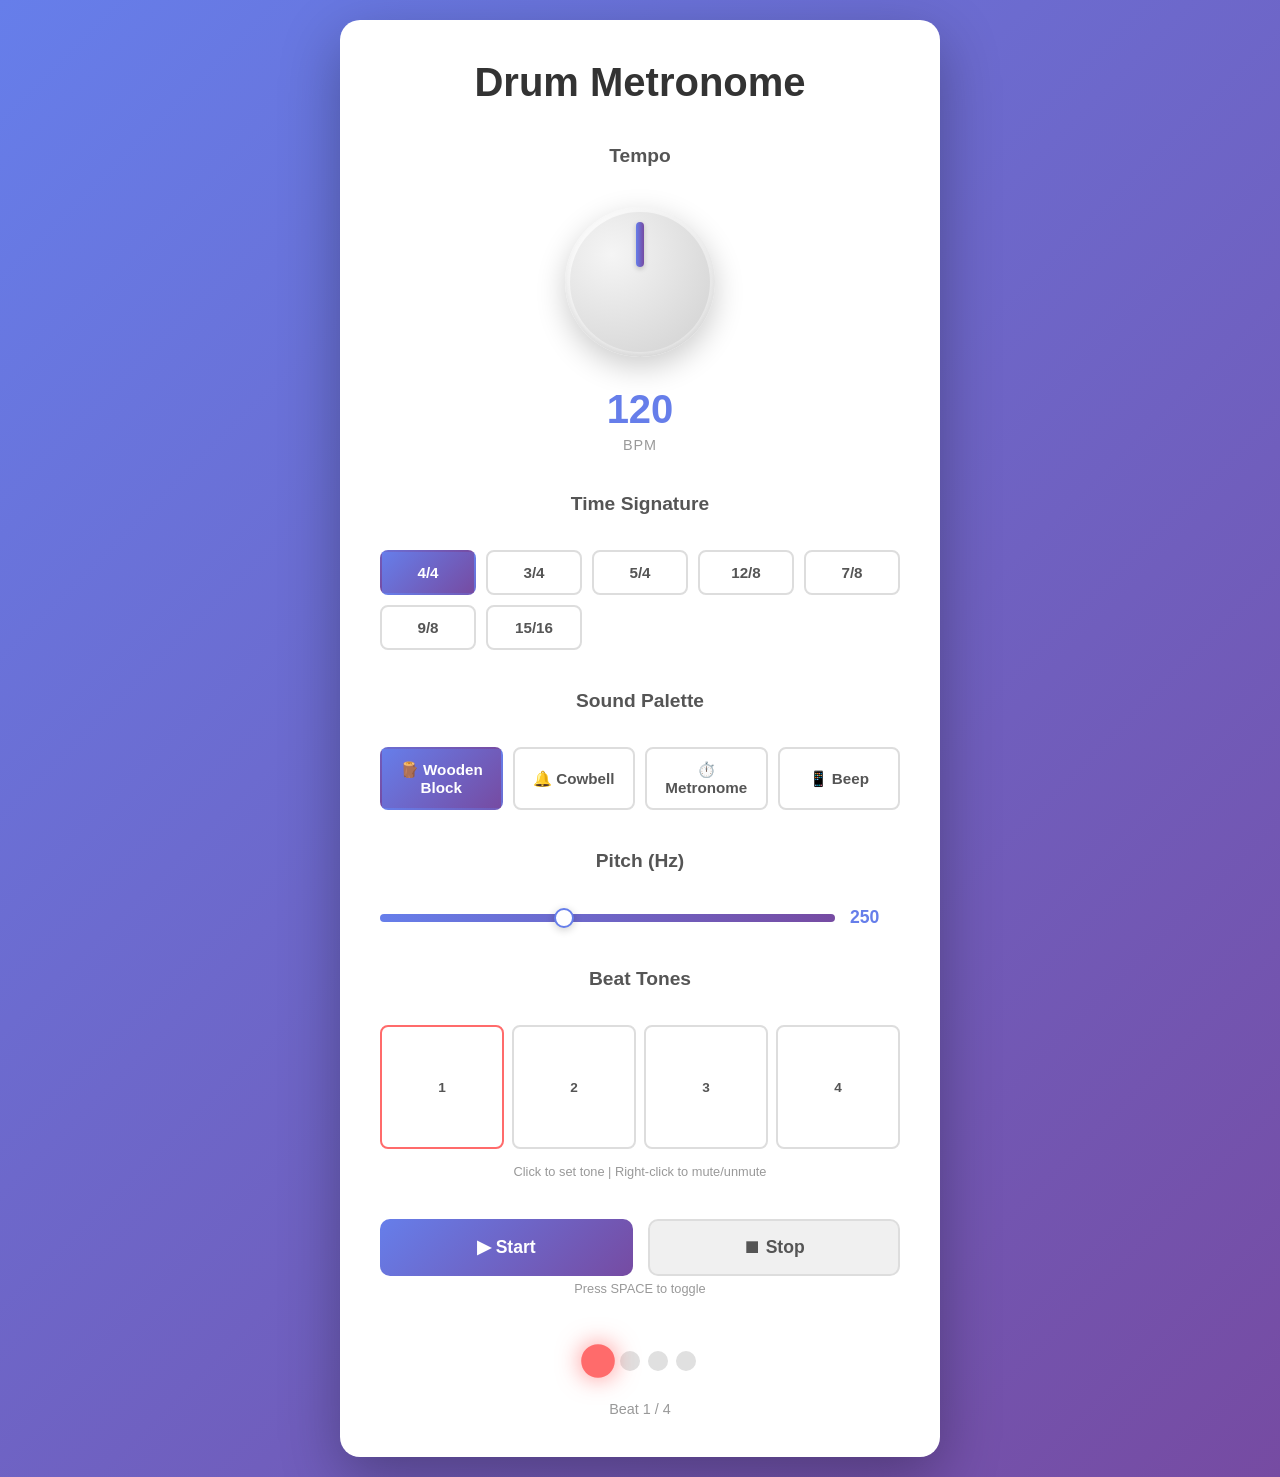
==== tools/metronome/index.html @ 4e44442d "feat: metronome tool" ====
<!doctype html>
<html lang="en">
  <head>
    <meta charset="UTF-8" />
    <meta name="viewport" content="width=device-width, initial-scale=1.0" />
    <title>Drum Metronome</title>
    <link rel="stylesheet" href="styles.css" />
  </head>
  <body>
    <div class="container">
      <h1>Drum Metronome</h1>

      <div class="control-panel">
        <!-- Tempo Control -->
        <div class="tempo-section">
          <h2>Tempo</h2>
          <div class="knob-container">
            <div class="knob" id="tempoKnob">
              <div class="knob-inner"></div>
              <div class="knob-marker"></div>
            </div>
          </div>
          <div class="tempo-display">
            <span class="bpm-value" id="bpmValue">120</span>
            <span class="bpm-label">BPM</span>
          </div>
        </div>

        <!-- Time Signature Control -->
        <div class="time-sig-section">
          <h2>Time Signature</h2>
          <div class="time-sig-buttons">
            <button class="time-sig-btn active" data-sig="4/4">4/4</button>
            <button class="time-sig-btn" data-sig="3/4">3/4</button>
            <button class="time-sig-btn" data-sig="5/4">5/4</button>
            <button class="time-sig-btn" data-sig="12/8">12/8</button>
            <button class="time-sig-btn" data-sig="7/8">7/8</button>
            <button class="time-sig-btn" data-sig="9/8">9/8</button>
            <button class="time-sig-btn" data-sig="15/16">15/16</button>
          </div>
        </div>

        <!-- Sound Palette -->
        <div class="sound-palette-section">
          <h2>Sound Palette</h2>
          <div class="sound-palette-buttons">
            <button class="sound-palette-btn active" data-palette="woodenblock">🪵 Wooden Block</button>
            <button class="sound-palette-btn" data-palette="cowbell">🔔 Cowbell</button>
            <button class="sound-palette-btn" data-palette="metronome">⏱️ Metronome</button>
            <button class="sound-palette-btn" data-palette="beep">📱 Beep</button>
          </div>
        </div>

        <!-- Pitch Control -->
        <div class="pitch-section">
          <h2>Pitch (Hz)</h2>
          <div class="pitch-control">
            <input type="range" id="pitchSlider" min="150" max="400" value="250" />
            <span class="pitch-value" id="pitchValue">250</span>
          </div>
        </div>

        <!-- Beat Tone Customization -->
        <div class="beat-tones-section">
          <h2>Beat Tones</h2>
          <div class="beat-tones-grid" id="beatTonesGrid"></div>
          <p class="beat-tones-hint">Click to set tone | Right-click to mute/unmute</p>
        </div>

        <!-- Play/Stop -->
        <div class="playback-section">
          <button class="play-btn" id="playBtn">▶ Start</button>
          <button class="stop-btn" id="stopBtn">⏹ Stop</button>
          <p class="keyboard-hint">Press SPACE to toggle</p>
        </div>
      </div>

      <!-- Beat Indicator -->
      <div class="beat-indicator">
        <div class="beat-display" id="beatDisplay"></div>
        <p class="beat-label" id="beatLabel">Ready</p>
      </div>
    </div>

    <script src="script.js"></script>
  </body>
</html>
---- tools/metronome/styles.css ----
* {
    margin: 0;
    padding: 0;
    box-sizing: border-box;
}

body {
    font-family: 'Segoe UI', Tahoma, Geneva, Verdana, sans-serif;
    background: linear-gradient(135deg, #667eea 0%, #764ba2 100%);
    min-height: 100vh;
    display: flex;
    align-items: center;
    justify-content: center;
    padding: 20px;
}

.container {
    background: white;
    border-radius: 20px;
    box-shadow: 0 20px 60px rgba(0, 0, 0, 0.3);
    padding: 40px;
    max-width: 600px;
    width: 100%;
}

h1 {
    text-align: center;
    color: #333;
    margin-bottom: 40px;
    font-size: 2.5em;
}

h2 {
    color: #555;
    font-size: 1.2em;
    margin-bottom: 20px;
    text-align: center;
}

.control-panel {
    display: flex;
    flex-direction: column;
    gap: 40px;
}

/* Tempo Section */
.tempo-section {
    display: flex;
    flex-direction: column;
    align-items: center;
    gap: 20px;
}

.knob-container {
    display: flex;
    justify-content: center;
    margin-bottom: 10px;
}

.knob {
    width: 150px;
    height: 150px;
    border-radius: 50%;
    background: radial-gradient(circle at 30% 30%, #ffffff, #e0e0e0);
    box-shadow: 
        0 10px 30px rgba(0, 0, 0, 0.2),
        inset 0 2px 5px rgba(255, 255, 255, 0.5),
        inset 0 -2px 5px rgba(0, 0, 0, 0.1);
    cursor: grab;
    display: flex;
    align-items: center;
    justify-content: center;
    position: relative;
    user-select: none;
    transition: box-shadow 0.2s;
}

.knob-inner {
    width: 140px;
    height: 140px;
    border-radius: 50%;
    background: radial-gradient(circle at 30% 30%, #f5f5f5, #d0d0d0);
    position: relative;
}

.knob-marker {
    width: 8px;
    height: 45px;
    background: linear-gradient(to right, #667eea, #764ba2);
    border-radius: 4px;
    position: absolute;
    top: 15px;
    box-shadow: 0 2px 5px rgba(0, 0, 0, 0.2);
}

.knob:active {
    cursor: grabbing;
    box-shadow: 
        0 15px 40px rgba(0, 0, 0, 0.3),
        inset 0 2px 5px rgba(255, 255, 255, 0.5),
        inset 0 -2px 5px rgba(0, 0, 0, 0.1);
}

.tempo-display {
    display: flex;
    flex-direction: column;
    align-items: center;
    gap: 5px;
}

.bpm-value {
    font-size: 2.5em;
    font-weight: bold;
    color: #667eea;
}

.bpm-label {
    font-size: 0.9em;
    color: #999;
    letter-spacing: 1px;
}

/* Time Signature Section */
.time-sig-section {
    display: flex;
    flex-direction: column;
    gap: 15px;
}

.time-sig-buttons {
    display: grid;
    grid-template-columns: repeat(auto-fit, minmax(80px, 1fr));
    gap: 10px;
}

.time-sig-btn {
    padding: 12px 16px;
    border: 2px solid #ddd;
    border-radius: 8px;
    background: white;
    color: #555;
    font-size: 0.95em;
    font-weight: 600;
    cursor: pointer;
    transition: all 0.3s;
}

.time-sig-btn:hover {
    border-color: #667eea;
    color: #667eea;
}

.time-sig-btn.active {
    background: linear-gradient(135deg, #667eea, #764ba2);
    color: white;
    border-color: transparent;
}

/* Sound Palette Section */
.sound-palette-section {
    display: flex;
    flex-direction: column;
    gap: 15px;
}

.sound-palette-buttons {
    display: grid;
    grid-template-columns: repeat(auto-fit, minmax(110px, 1fr));
    gap: 10px;
}

.sound-palette-btn {
    padding: 12px 16px;
    border: 2px solid #ddd;
    border-radius: 8px;
    background: white;
    color: #555;
    font-size: 0.95em;
    font-weight: 600;
    cursor: pointer;
    transition: all 0.3s;
}

.sound-palette-btn:hover {
    border-color: #667eea;
    color: #667eea;
}

.sound-palette-btn.active {
    background: linear-gradient(135deg, #667eea, #764ba2);
    color: white;
    border-color: transparent;
}
.pitch-section {
    display: flex;
    flex-direction: column;
    gap: 15px;
}

.pitch-control {
    display: flex;
    align-items: center;
    gap: 15px;
}

.pitch-control input[type="range"] {
    flex: 1;
    height: 8px;
    border-radius: 4px;
    background: linear-gradient(to right, #667eea, #764ba2);
    outline: none;
    -webkit-appearance: none;
}

.pitch-control input[type="range"]::-webkit-slider-thumb {
    -webkit-appearance: none;
    appearance: none;
    width: 20px;
    height: 20px;
    border-radius: 50%;
    background: white;
    cursor: pointer;
    box-shadow: 0 2px 8px rgba(0, 0, 0, 0.2);
    border: 2px solid #667eea;
}

.pitch-control input[type="range"]::-moz-range-thumb {
    width: 20px;
    height: 20px;
    border-radius: 50%;
    background: white;
    cursor: pointer;
    box-shadow: 0 2px 8px rgba(0, 0, 0, 0.2);
    border: 2px solid #667eea;
}

.pitch-value {
    font-size: 1.1em;
    font-weight: 600;
    color: #667eea;
    min-width: 50px;
}

/* Beat Tones Section */
.beat-tones-section {
    display: flex;
    flex-direction: column;
    gap: 15px;
}

.beat-tones-grid {
    display: grid;
    grid-template-columns: repeat(auto-fit, minmax(45px, 1fr));
    gap: 8px;
}

.beat-tone-btn {
    width: 100%;
    aspect-ratio: 1;
    border: 2px solid #ddd;
    border-radius: 8px;
    background: white;
    color: #555;
    font-size: 0.85em;
    font-weight: 600;
    cursor: pointer;
    transition: all 0.2s;
    padding: 4px;
}

.beat-tone-btn:hover {
    border-color: #667eea;
    color: #667eea;
}

.beat-tone-btn.accent {
    border-color: #ff6b6b;
}

.beat-tone-btn.set {
    background: linear-gradient(135deg, #667eea, #764ba2);
    color: white;
    border-color: transparent;
}

.beat-tone-btn.muted {
    background: #f5f5f5;
    color: #999;
    opacity: 0.6;
    border-color: #ccc;
    position: relative;
}

.beat-tone-btn.muted::after {
    content: '';
    position: absolute;
    width: 70%;
    height: 2px;
    background: #999;
    top: 50%;
    left: 15%;
    transform: translateY(-50%);
}

.beat-tones-hint {
    font-size: 0.8em;
    color: #999;
    text-align: center;
}

/* Playback Section */
.playback-section {
    display: grid;
    grid-template-columns: 1fr 1fr;
    gap: 15px;
}

.play-btn,
.stop-btn {
    padding: 16px 24px;
    border: none;
    border-radius: 10px;
    font-size: 1.1em;
    font-weight: 600;
    cursor: pointer;
    transition: all 0.3s;
}

.play-btn {
    background: linear-gradient(135deg, #667eea, #764ba2);
    color: white;
}

.play-btn:hover {
    transform: translateY(-2px);
    box-shadow: 0 10px 20px rgba(102, 126, 234, 0.4);
}

.play-btn:active {
    transform: translateY(0);
}

.stop-btn {
    background: #f0f0f0;
    color: #555;
    border: 2px solid #ddd;
}

.stop-btn:hover {
    background: #e0e0e0;
    border-color: #999;
}

.stop-btn:active {
    transform: scale(0.98);
}

.keyboard-hint {
    grid-column: 1 / -1;
    font-size: 0.8em;
    color: #999;
    text-align: center;
    margin: -10px 0 0 0;
}

/* Beat Indicator */
.beat-indicator {
    margin-top: 40px;
    display: flex;
    flex-direction: column;
    align-items: center;
    gap: 15px;
}

.beat-display {
    display: flex;
    gap: 8px;
    justify-content: center;
    flex-wrap: wrap;
    min-height: 50px;
    align-items: center;
}

.beat-dot {
    width: 20px;
    height: 20px;
    border-radius: 50%;
    background: #e0e0e0;
    transition: all 0.1s;
}

.beat-dot.active {
    background: linear-gradient(135deg, #667eea, #764ba2);
    box-shadow: 0 0 15px rgba(102, 126, 234, 0.6);
    transform: scale(1.3);
}

.beat-dot.accent {
    background: #ff6b6b;
    width: 28px;
    height: 28px;
}

.beat-dot.accent.active {
    background: #ff6b6b;
    box-shadow: 0 0 20px rgba(255, 107, 107, 0.8);
    transform: scale(1.2);
}

.beat-dot.muted {
    background: #ddd;
    opacity: 0.4;
    position: relative;
}

.beat-dot.muted::after {
    content: '';
    position: absolute;
    width: 60%;
    height: 2px;
    background: #999;
    top: 50%;
    left: 20%;
    transform: translateY(-50%);
}

.beat-label {
    font-size: 0.9em;
    color: #999;
    text-align: center;
}

/* Responsive */
@media (max-width: 600px) {
    .container {
        padding: 30px;
    }

    h1 {
        font-size: 1.8em;
        margin-bottom: 30px;
    }

    .knob {
        width: 120px;
        height: 120px;
    }

    .knob-inner {
        width: 110px;
        height: 110px;
    }

    .bpm-value {
        font-size: 2em;
    }

    .time-sig-buttons {
        grid-template-columns: repeat(3, 1fr);
    }

    .tone-buttons {
        grid-template-columns: repeat(2, 1fr);
    }
}
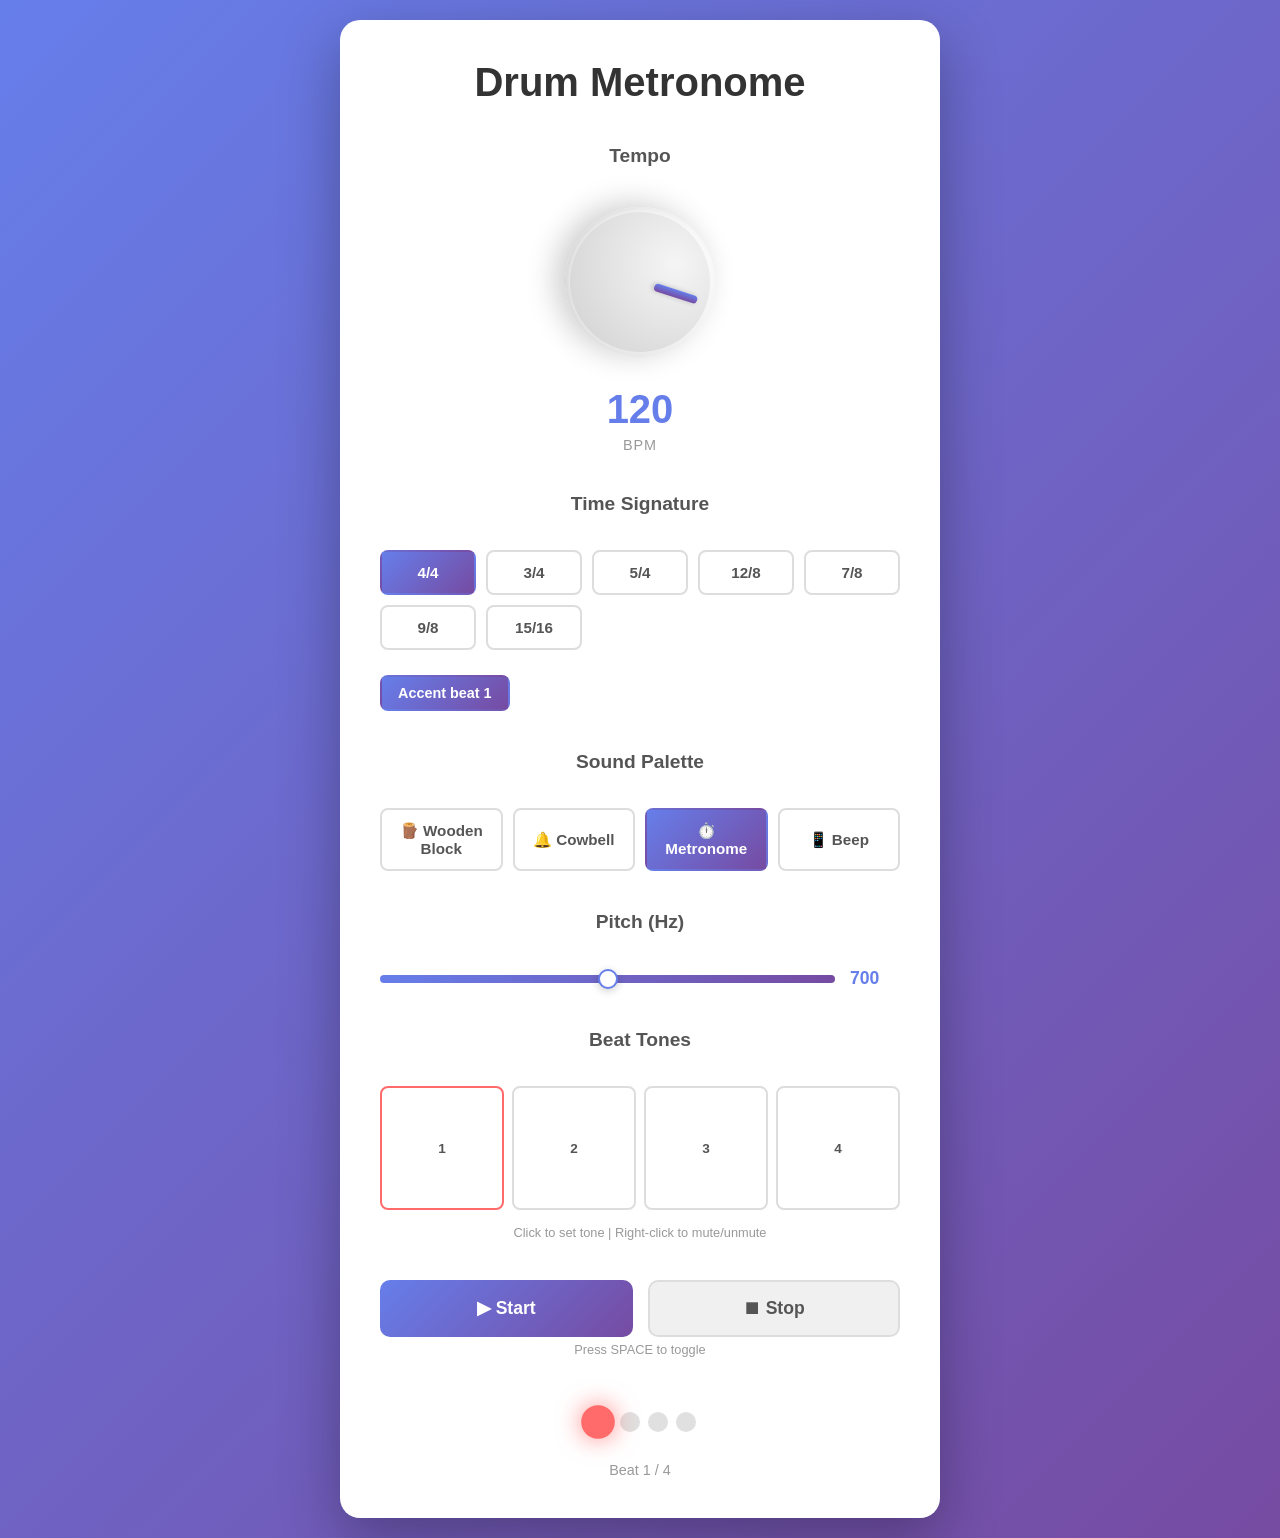
==== commit d058181f: "feat: persist tool state" ====
--- a/tools/metronome/index.html
+++ b/tools/metronome/index.html
@@ -38,16 +38,32 @@
             <button class="time-sig-btn" data-sig="9/8">9/8</button>
             <button class="time-sig-btn" data-sig="15/16">15/16</button>
           </div>
+          <div class="accent-toggle">
+            <button
+              class="accent-first-beat-btn active"
+              id="accentFirstBeatBtn"
+            >
+              Accent beat 1
+            </button>
+          </div>
         </div>
 
         <!-- Sound Palette -->
         <div class="sound-palette-section">
           <h2>Sound Palette</h2>
           <div class="sound-palette-buttons">
-            <button class="sound-palette-btn active" data-palette="woodenblock">🪵 Wooden Block</button>
-            <button class="sound-palette-btn" data-palette="cowbell">🔔 Cowbell</button>
-            <button class="sound-palette-btn" data-palette="metronome">⏱️ Metronome</button>
-            <button class="sound-palette-btn" data-palette="beep">📱 Beep</button>
+            <button class="sound-palette-btn" data-palette="woodenblock">
+              🪵 Wooden Block
+            </button>
+            <button class="sound-palette-btn" data-palette="cowbell">
+              🔔 Cowbell
+            </button>
+            <button class="sound-palette-btn active" data-palette="metronome">
+              ⏱️ Metronome
+            </button>
+            <button class="sound-palette-btn" data-palette="beep">
+              📱 Beep
+            </button>
           </div>
         </div>
 
@@ -55,7 +71,13 @@
         <div class="pitch-section">
           <h2>Pitch (Hz)</h2>
           <div class="pitch-control">
-            <input type="range" id="pitchSlider" min="150" max="400" value="250" />
+            <input
+              type="range"
+              id="pitchSlider"
+              min="150"
+              max="400"
+              value="250"
+            />
             <span class="pitch-value" id="pitchValue">250</span>
           </div>
         </div>
@@ -64,7 +86,9 @@
         <div class="beat-tones-section">
           <h2>Beat Tones</h2>
           <div class="beat-tones-grid" id="beatTonesGrid"></div>
-          <p class="beat-tones-hint">Click to set tone | Right-click to mute/unmute</p>
+          <p class="beat-tones-hint">
+            Click to set tone | Right-click to mute/unmute
+          </p>
         </div>
 
         <!-- Play/Stop -->
--- a/tools/metronome/styles.css
+++ b/tools/metronome/styles.css
@@ -156,6 +156,33 @@
     border-color: transparent;
 }
 
+.accent-toggle {
+    margin-top: 10px;
+}
+
+.accent-first-beat-btn {
+    padding: 8px 16px;
+    border: 2px solid #ddd;
+    border-radius: 8px;
+    background: white;
+    color: #555;
+    font-size: 0.9em;
+    font-weight: 600;
+    cursor: pointer;
+    transition: all 0.3s;
+}
+
+.accent-first-beat-btn:hover {
+    border-color: #667eea;
+    color: #667eea;
+}
+
+.accent-first-beat-btn.active {
+    background: linear-gradient(135deg, #667eea, #764ba2);
+    color: white;
+    border-color: transparent;
+}
+
 /* Sound Palette Section */
 .sound-palette-section {
     display: flex;
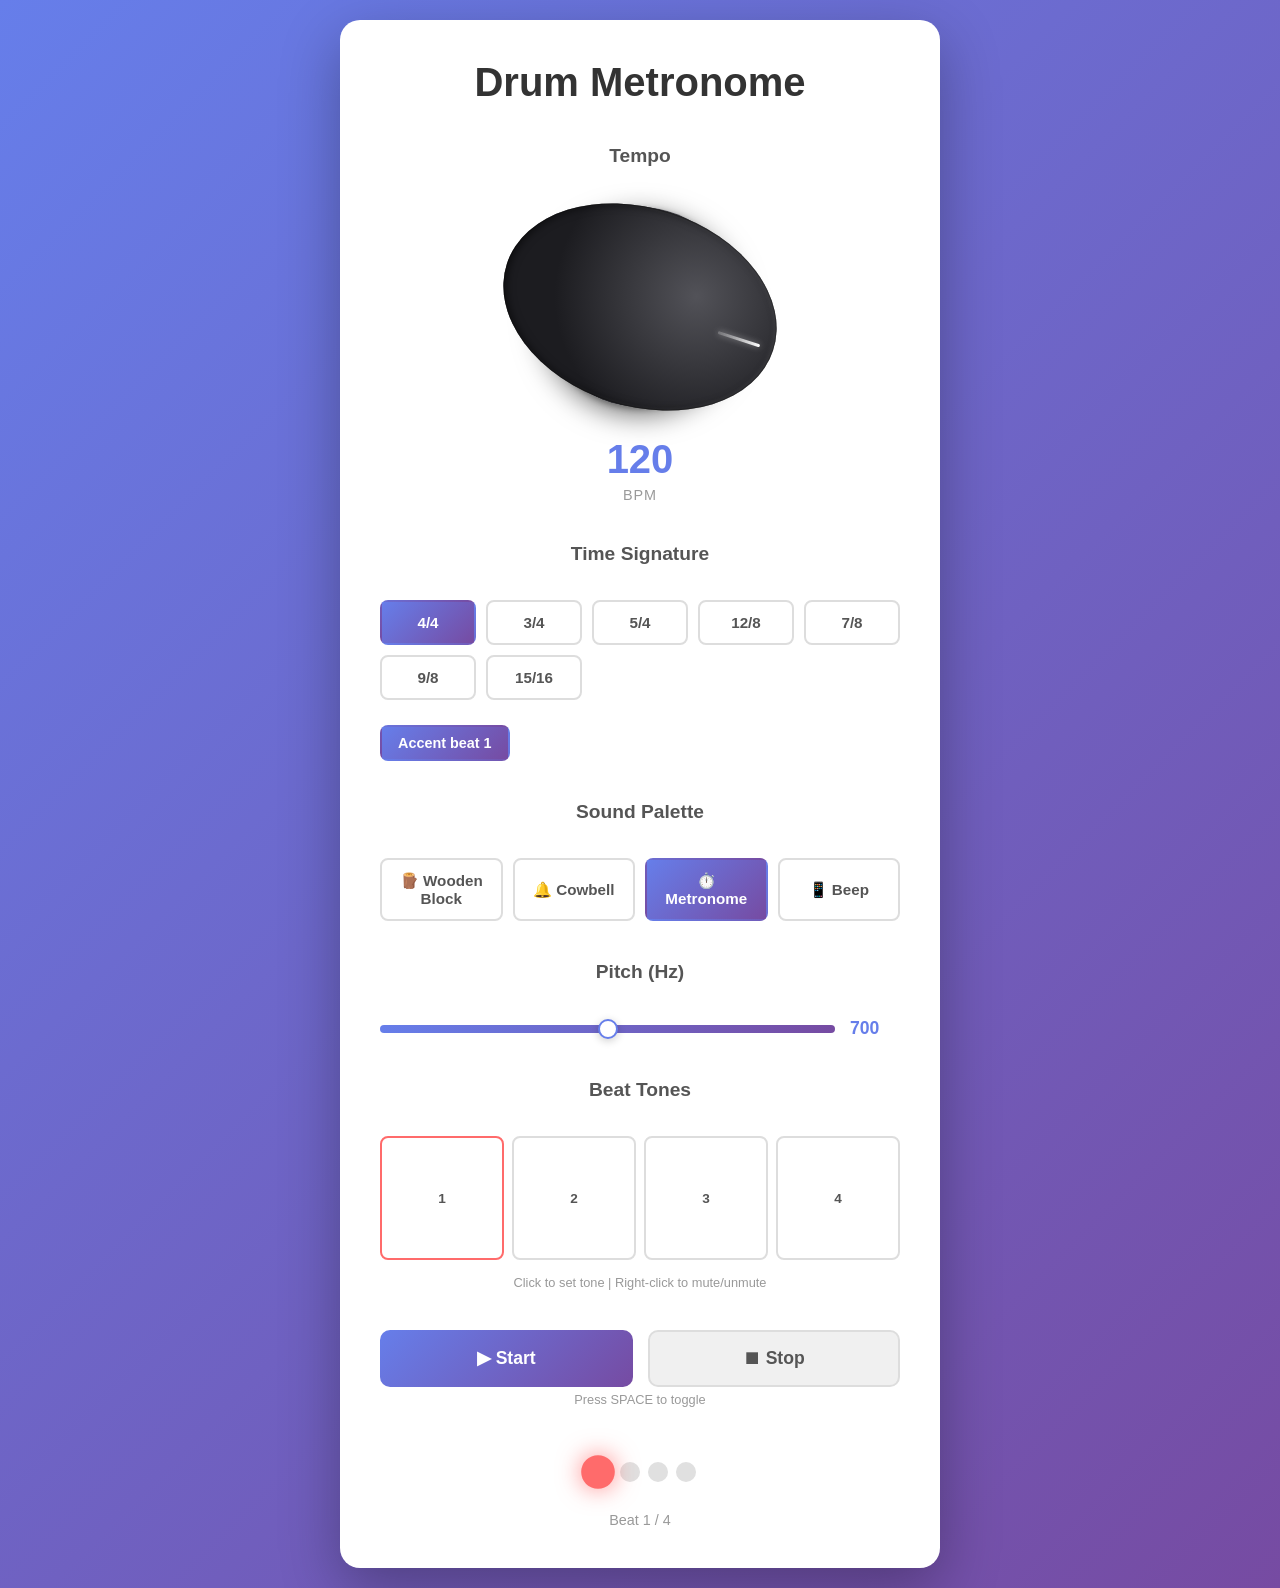
==== commit 386a1231: "feat: support pdf viewer in music score" ====
--- a/tools/metronome/index.html
+++ b/tools/metronome/index.html
@@ -15,9 +15,10 @@
         <div class="tempo-section">
           <h2>Tempo</h2>
           <div class="knob-container">
-            <div class="knob" id="tempoKnob">
-              <div class="knob-inner"></div>
-              <div class="knob-marker"></div>
+            <div class="knob-bezel">
+              <div class="knob" id="tempoKnob">
+                <div class="knob-indicator"></div>
+              </div>
             </div>
           </div>
           <div class="tempo-display">
--- a/tools/metronome/styles.css
+++ b/tools/metronome/styles.css
@@ -57,48 +57,59 @@
     margin-bottom: 10px;
 }
 
+.knob-bezel {
+    width: 200px;
+    height: 200px;
+    border-radius: 50%;
+    background: radial-gradient(circle at 38% 30%, #4a4a52, #18181c);
+    box-shadow:
+        0 8px 28px rgba(0, 0, 0, 0.55),
+        0 2px 6px rgba(0, 0, 0, 0.35),
+        inset 0 1px 3px rgba(255, 255, 255, 0.08),
+        inset 0 -2px 6px rgba(0, 0, 0, 0.5);
+    border: 1.5px solid rgba(255, 255, 255, 0.06);
+    display: flex;
+    align-items: center;
+    justify-content: center;
+    overflow: visible;
+}
+
 .knob {
-    width: 150px;
-    height: 150px;
+    width: 280px;
+    height: 280px;
     border-radius: 50%;
-    background: radial-gradient(circle at 30% 30%, #ffffff, #e0e0e0);
-    box-shadow: 
-        0 10px 30px rgba(0, 0, 0, 0.2),
-        inset 0 2px 5px rgba(255, 255, 255, 0.5),
-        inset 0 -2px 5px rgba(0, 0, 0, 0.1);
+    background: radial-gradient(circle at 36% 32%, #525258, #1c1c20 62%);
+    box-shadow:
+        inset 0 2px 4px rgba(255, 255, 255, 0.10),
+        inset 0 -3px 8px rgba(0, 0, 0, 0.55),
+        inset 0 0 0 1px rgba(0, 0, 0, 0.4);
     cursor: grab;
     display: flex;
     align-items: center;
     justify-content: center;
     position: relative;
     user-select: none;
-    transition: box-shadow 0.2s;
-}
-
-.knob-inner {
-    width: 140px;
-    height: 140px;
-    border-radius: 50%;
-    background: radial-gradient(circle at 30% 30%, #f5f5f5, #d0d0d0);
-    position: relative;
-}
-
-.knob-marker {
-    width: 8px;
-    height: 45px;
-    background: linear-gradient(to right, #667eea, #764ba2);
-    border-radius: 4px;
+    transition: box-shadow 0.15s;
+}
+
+.knob-indicator {
+    width: 3px;
+    height: 44px;
+    background: linear-gradient(to bottom, #ffffff 0%, rgba(255, 255, 255, 0.25) 100%);
+    border-radius: 2px;
     position: absolute;
-    top: 15px;
-    box-shadow: 0 2px 5px rgba(0, 0, 0, 0.2);
+    top: 14px;
+    left: 50%;
+    transform: translateX(-50%);
+    box-shadow: 0 0 6px rgba(255, 255, 255, 0.4);
 }
 
 .knob:active {
     cursor: grabbing;
-    box-shadow: 
-        0 15px 40px rgba(0, 0, 0, 0.3),
-        inset 0 2px 5px rgba(255, 255, 255, 0.5),
-        inset 0 -2px 5px rgba(0, 0, 0, 0.1);
+    box-shadow:
+        inset 0 2px 4px rgba(255, 255, 255, 0.08),
+        inset 0 -3px 10px rgba(0, 0, 0, 0.65),
+        inset 0 0 0 1px rgba(0, 0, 0, 0.5);
 }
 
 .tempo-display {
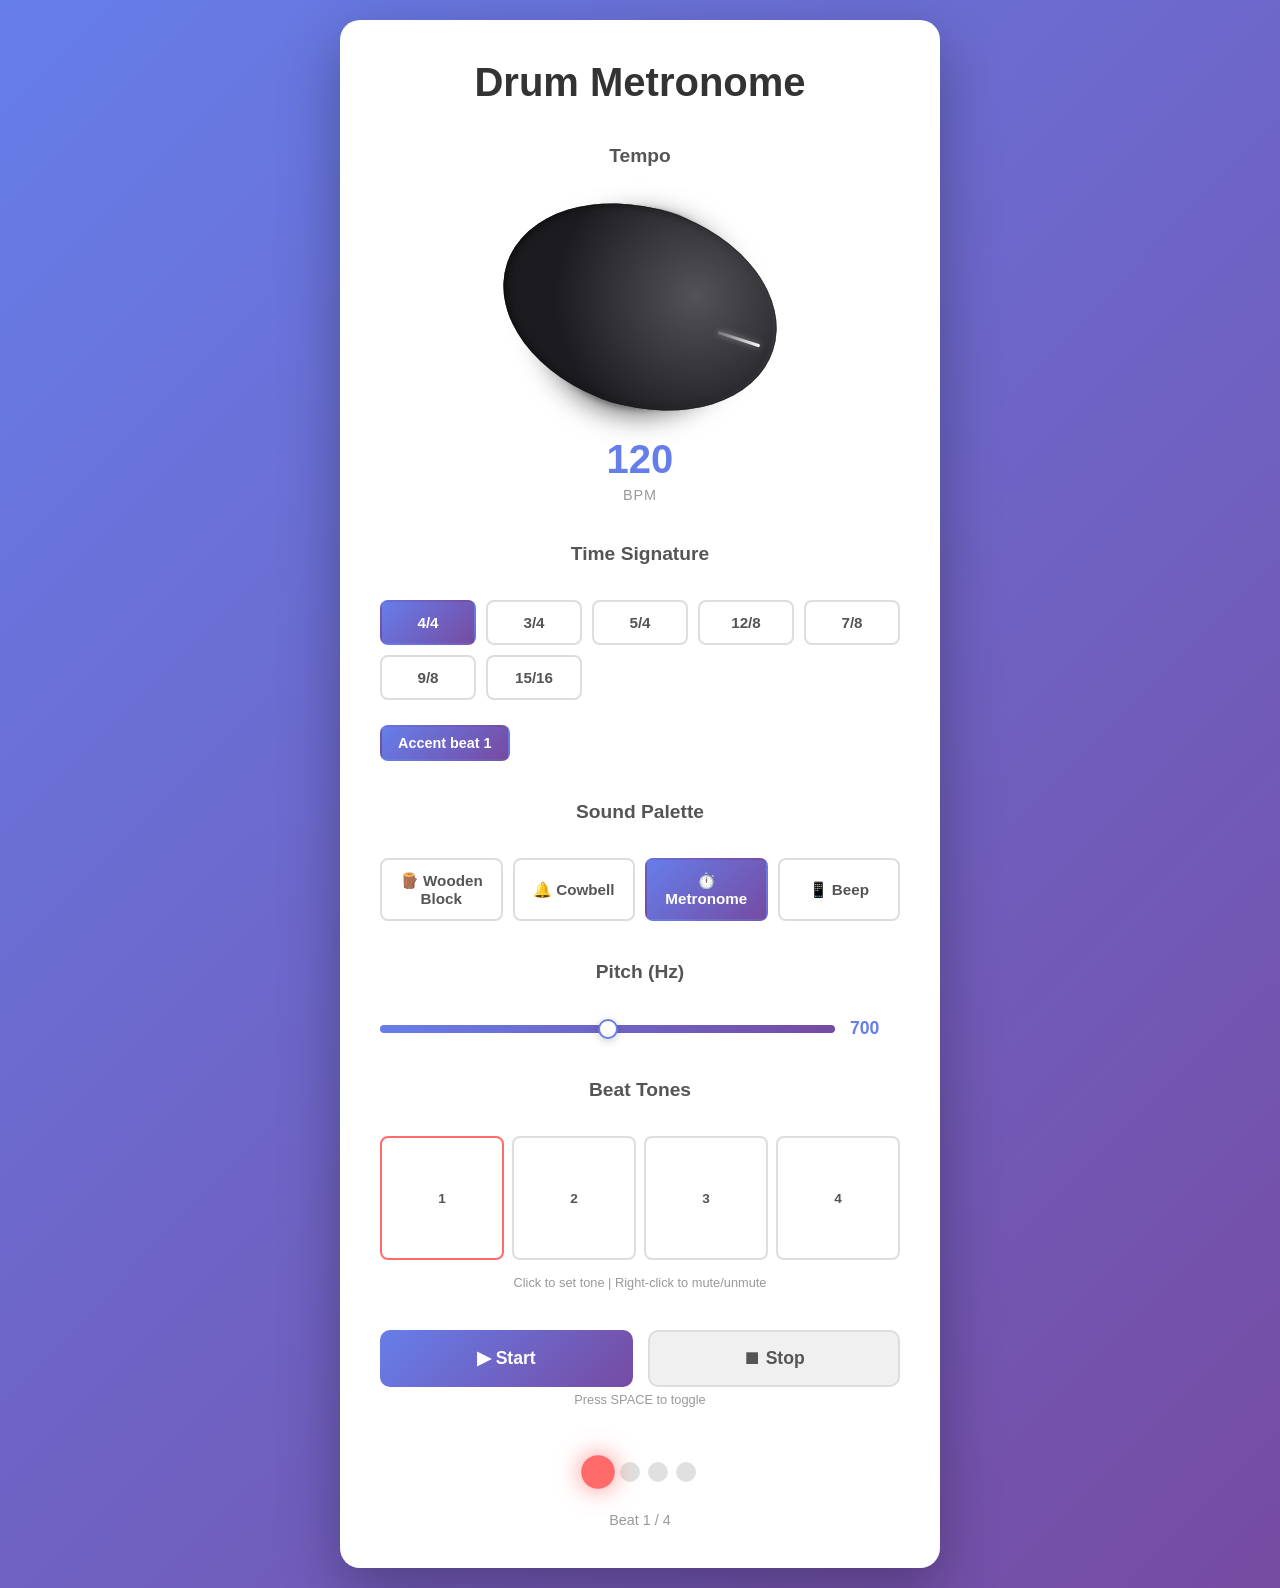
==== commit 31f4049a: "feat: enable bpm as input" ====
--- a/tools/metronome/index.html
+++ b/tools/metronome/index.html
@@ -22,7 +22,14 @@
             </div>
           </div>
           <div class="tempo-display">
-            <span class="bpm-value" id="bpmValue">120</span>
+            <input
+              type="number"
+              class="bpm-value"
+              id="bpmValue"
+              min="40"
+              max="240"
+              value="120"
+            />
             <span class="bpm-label">BPM</span>
           </div>
         </div>
--- a/tools/metronome/styles.css
+++ b/tools/metronome/styles.css
@@ -123,6 +123,20 @@
     font-size: 2.5em;
     font-weight: bold;
     color: #667eea;
+    border: none;
+    background: transparent;
+    text-align: center;
+    width: 3.5ch;
+    outline: none;
+    cursor: text;
+}
+.bpm-value::-webkit-outer-spin-button,
+.bpm-value::-webkit-inner-spin-button {
+    -webkit-appearance: none;
+    margin: 0;
+}
+.bpm-value[type=number] {
+    -moz-appearance: textfield;
 }
 
 .bpm-label {
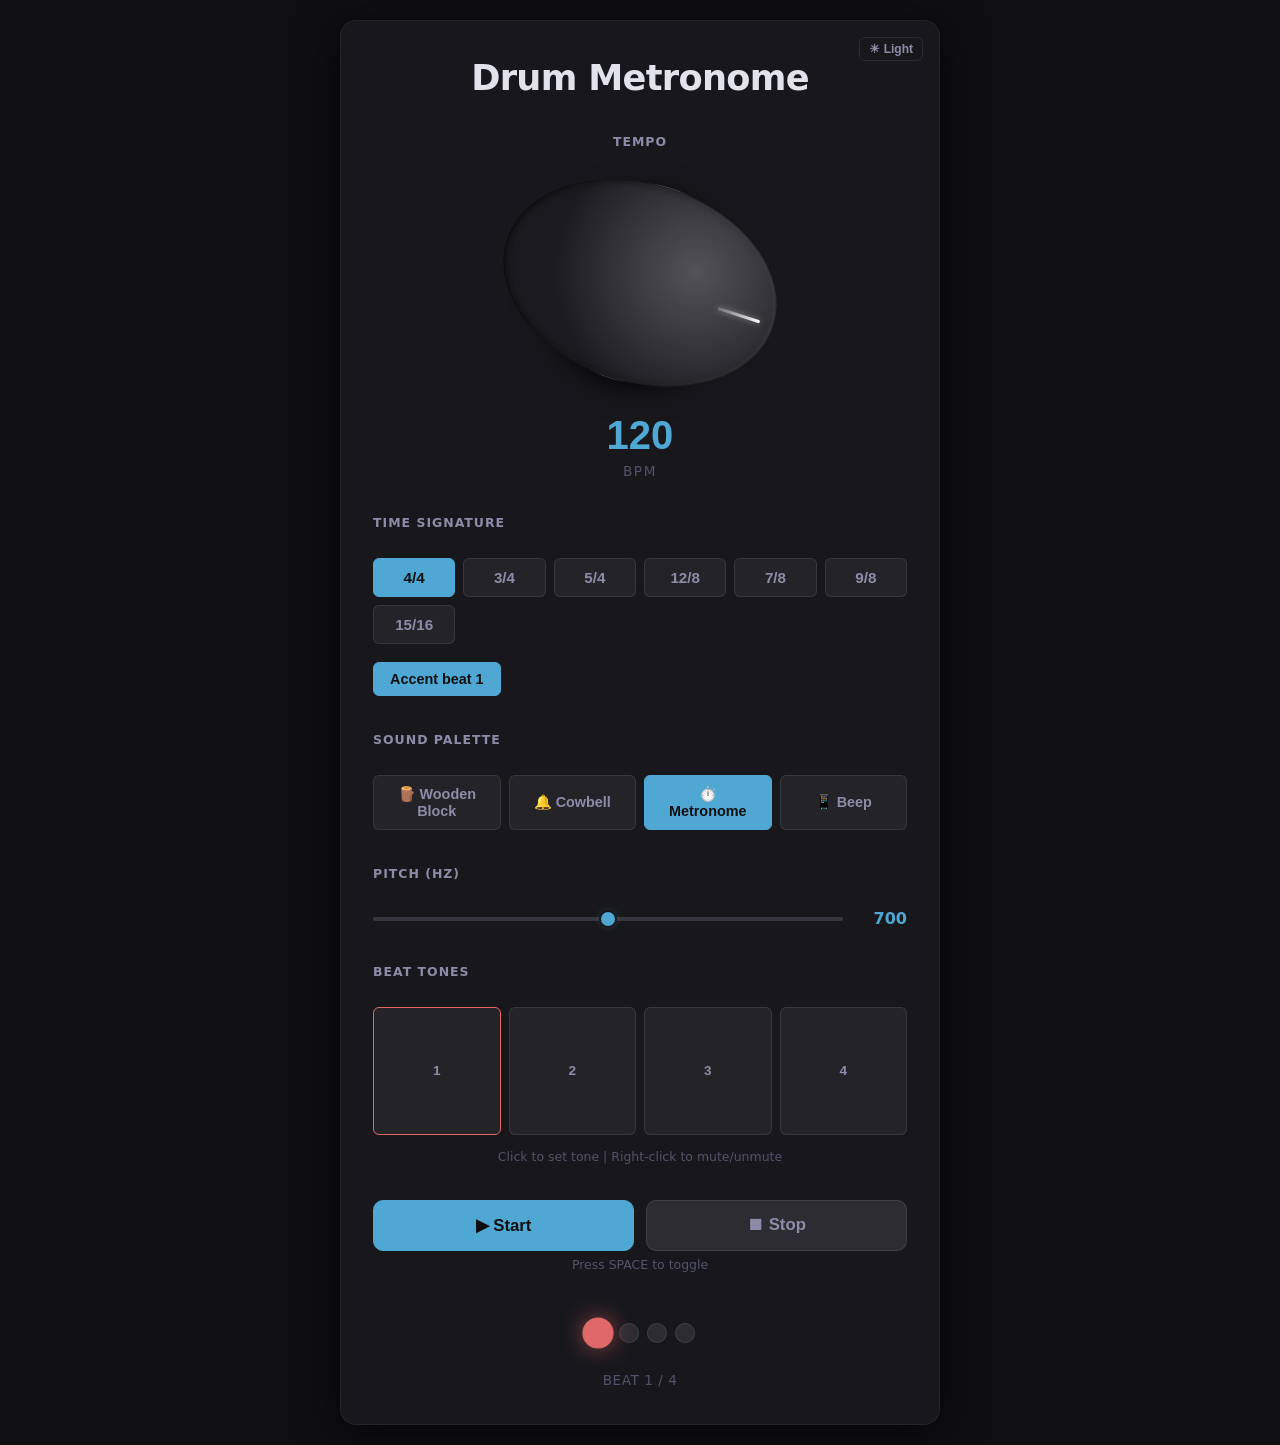
==== commit 365eae12: "feat: support dark mode and pdf scrollable" ====
--- a/tools/metronome/index.html
+++ b/tools/metronome/index.html
@@ -8,6 +8,13 @@
   </head>
   <body>
     <div class="container">
+      <button
+        class="theme-toggle"
+        id="themeToggle"
+        title="Toggle light/dark theme"
+      >
+        ☀ Light
+      </button>
       <h1>Drum Metronome</h1>
 
       <div class="control-panel">
--- a/tools/metronome/styles.css
+++ b/tools/metronome/styles.css
@@ -1,3 +1,64 @@
+/* ============================================================
+   Design Tokens — Dark (default) & Light theme
+   ============================================================ */
+:root {
+  --bg-base:        #0f0f12;
+  --bg-surface:     #18181c;
+  --bg-elevated:    #1f1f24;
+  --bg-panel:       #242428;
+  --bg-interactive: #2c2c32;
+  --bg-hover:       #36363e;
+  --border-subtle:  rgba(255, 255, 255, 0.05);
+  --border-default: rgba(255, 255, 255, 0.09);
+  --border-strong:  rgba(255, 255, 255, 0.17);
+  --text-primary:   #e2e2ea;
+  --text-secondary: #8c8ca8;
+  --text-muted:     #52526a;
+  --text-inverse:   #0f0f12;
+  --accent:         #4fa8d4;
+  --accent-dim:     #3889b0;
+  --accent-glow:    rgba(79, 168, 212, 0.22);
+  --accent-subtle:  rgba(79, 168, 212, 0.10);
+  --accent-gradient: linear-gradient(135deg, #4fa8d4 0%, #2d7aa8 100%);
+  --danger:         #e06868;
+  --danger-subtle:  rgba(224, 104, 104, 0.14);
+  --shadow-sm: 0 1px 4px rgba(0, 0, 0, 0.5);
+  --shadow-md: 0 4px 20px rgba(0, 0, 0, 0.6);
+  --shadow-lg: 0 8px 40px rgba(0, 0, 0, 0.7);
+  --radius-sm: 4px;
+  --radius-md: 6px;
+  --radius-lg: 10px;
+}
+
+[data-theme="light"] {
+  --bg-base:        #e6e6ed;
+  --bg-surface:     #f4f4f8;
+  --bg-elevated:    #ffffff;
+  --bg-panel:       #ededf2;
+  --bg-interactive: #e0e0e8;
+  --bg-hover:       #d3d3dc;
+  --border-subtle:  rgba(0, 0, 0, 0.05);
+  --border-default: rgba(0, 0, 0, 0.09);
+  --border-strong:  rgba(0, 0, 0, 0.18);
+  --text-primary:   #111118;
+  --text-secondary: #50506a;
+  --text-muted:     #9090a8;
+  --text-inverse:   #ffffff;
+  --accent:         #2a7db5;
+  --accent-dim:     #1a6496;
+  --accent-glow:    rgba(42, 125, 181, 0.20);
+  --accent-subtle:  rgba(42, 125, 181, 0.08);
+  --accent-gradient: linear-gradient(135deg, #2a7db5 0%, #1a6496 100%);
+  --danger:         #c43a3a;
+  --danger-subtle:  rgba(196, 58, 58, 0.10);
+  --shadow-sm: 0 1px 3px rgba(0, 0, 0, 0.12);
+  --shadow-md: 0 4px 16px rgba(0, 0, 0, 0.14);
+  --shadow-lg: 0 8px 32px rgba(0, 0, 0, 0.18);
+}
+
+/* ============================================================
+   Reset & Base
+   ============================================================ */
 * {
     margin: 0;
     padding: 0;
@@ -5,45 +66,77 @@
 }
 
 body {
-    font-family: 'Segoe UI', Tahoma, Geneva, Verdana, sans-serif;
-    background: linear-gradient(135deg, #667eea 0%, #764ba2 100%);
+    font-family: 'Segoe UI', system-ui, -apple-system, sans-serif;
+    background: var(--bg-base);
+    color: var(--text-primary);
     min-height: 100vh;
     display: flex;
-    align-items: center;
+    align-items: flex-start;
     justify-content: center;
     padding: 20px;
+    transition: background 0.2s, color 0.2s;
 }
 
 .container {
-    background: white;
-    border-radius: 20px;
-    box-shadow: 0 20px 60px rgba(0, 0, 0, 0.3);
-    padding: 40px;
+    background: var(--bg-surface);
+    border-radius: 16px;
+    box-shadow: var(--shadow-lg);
+    border: 1px solid var(--border-subtle);
+    padding: 36px 32px;
     max-width: 600px;
     width: 100%;
+    position: relative;
 }
 
 h1 {
     text-align: center;
-    color: #333;
-    margin-bottom: 40px;
-    font-size: 2.5em;
+    color: var(--text-primary);
+    margin-bottom: 36px;
+    font-size: 2.2em;
+    letter-spacing: -0.02em;
 }
 
 h2 {
-    color: #555;
-    font-size: 1.2em;
-    margin-bottom: 20px;
-    text-align: center;
+    color: var(--text-secondary);
+    font-size: 0.78em;
+    font-weight: 700;
+    letter-spacing: 0.08em;
+    text-transform: uppercase;
+    margin-bottom: 14px;
+    text-align: left;
+}
+
+/* Theme toggle */
+.theme-toggle {
+    position: absolute;
+    top: 16px;
+    right: 16px;
+    background: none;
+    border: 1px solid var(--border-default);
+    border-radius: var(--radius-md);
+    color: var(--text-secondary);
+    cursor: pointer;
+    padding: 4px 9px;
+    font-size: 0.75em;
+    font-weight: 600;
+    transition: background 0.15s, color 0.15s, border-color 0.15s;
+}
+
+.theme-toggle:hover {
+    background: var(--bg-hover);
+    border-color: var(--border-strong);
+    color: var(--text-primary);
 }
 
 .control-panel {
     display: flex;
     flex-direction: column;
-    gap: 40px;
-}
-
-/* Tempo Section */
+    gap: 36px;
+}
+
+/* ============================================================
+   Tempo Section
+   ============================================================ */
 .tempo-section {
     display: flex;
     flex-direction: column;
@@ -57,6 +150,7 @@
     margin-bottom: 10px;
 }
 
+/* Knob — preserved exactly from original */
 .knob-bezel {
     width: 200px;
     height: 200px;
@@ -122,7 +216,7 @@
 .bpm-value {
     font-size: 2.5em;
     font-weight: bold;
-    color: #667eea;
+    color: var(--accent);
     border: none;
     background: transparent;
     text-align: center;
@@ -140,166 +234,174 @@
 }
 
 .bpm-label {
-    font-size: 0.9em;
-    color: #999;
-    letter-spacing: 1px;
-}
-
-/* Time Signature Section */
-.time-sig-section {
+    font-size: 0.85em;
+    color: var(--text-muted);
+    letter-spacing: 0.12em;
+    text-transform: uppercase;
+}
+
+/* ============================================================
+   Section layouts
+   ============================================================ */
+.time-sig-section,
+.sound-palette-section,
+.pitch-section,
+.beat-tones-section {
     display: flex;
     flex-direction: column;
-    gap: 15px;
-}
-
+    gap: 14px;
+}
+
+/* ============================================================
+   Time Signature
+   ============================================================ */
 .time-sig-buttons {
     display: grid;
     grid-template-columns: repeat(auto-fit, minmax(80px, 1fr));
-    gap: 10px;
+    gap: 8px;
 }
 
 .time-sig-btn {
-    padding: 12px 16px;
-    border: 2px solid #ddd;
-    border-radius: 8px;
-    background: white;
-    color: #555;
+    padding: 10px 14px;
+    border: 1px solid var(--border-default);
+    border-radius: var(--radius-md);
+    background: var(--bg-panel);
+    color: var(--text-secondary);
     font-size: 0.95em;
     font-weight: 600;
     cursor: pointer;
-    transition: all 0.3s;
+    transition: background 0.15s, border-color 0.15s, color 0.15s;
 }
 
 .time-sig-btn:hover {
-    border-color: #667eea;
-    color: #667eea;
+    background: var(--bg-hover);
+    border-color: var(--border-strong);
+    color: var(--text-primary);
 }
 
 .time-sig-btn.active {
-    background: linear-gradient(135deg, #667eea, #764ba2);
-    color: white;
-    border-color: transparent;
+    background: var(--accent);
+    color: var(--text-inverse);
+    border-color: var(--accent);
+    font-weight: 700;
 }
 
 .accent-toggle {
-    margin-top: 10px;
+    margin-top: 4px;
 }
 
 .accent-first-beat-btn {
     padding: 8px 16px;
-    border: 2px solid #ddd;
-    border-radius: 8px;
-    background: white;
-    color: #555;
+    border: 1px solid var(--border-default);
+    border-radius: var(--radius-md);
+    background: var(--bg-panel);
+    color: var(--text-secondary);
     font-size: 0.9em;
     font-weight: 600;
     cursor: pointer;
-    transition: all 0.3s;
+    transition: background 0.15s, border-color 0.15s, color 0.15s;
 }
 
 .accent-first-beat-btn:hover {
-    border-color: #667eea;
-    color: #667eea;
+    background: var(--bg-hover);
+    border-color: var(--border-strong);
+    color: var(--text-primary);
 }
 
 .accent-first-beat-btn.active {
-    background: linear-gradient(135deg, #667eea, #764ba2);
-    color: white;
-    border-color: transparent;
-}
-
-/* Sound Palette Section */
-.sound-palette-section {
-    display: flex;
-    flex-direction: column;
-    gap: 15px;
-}
-
+    background: var(--accent);
+    color: var(--text-inverse);
+    border-color: var(--accent);
+    font-weight: 700;
+}
+
+/* ============================================================
+   Sound Palette
+   ============================================================ */
 .sound-palette-buttons {
     display: grid;
     grid-template-columns: repeat(auto-fit, minmax(110px, 1fr));
-    gap: 10px;
+    gap: 8px;
 }
 
 .sound-palette-btn {
-    padding: 12px 16px;
-    border: 2px solid #ddd;
-    border-radius: 8px;
-    background: white;
-    color: #555;
-    font-size: 0.95em;
+    padding: 10px 14px;
+    border: 1px solid var(--border-default);
+    border-radius: var(--radius-md);
+    background: var(--bg-panel);
+    color: var(--text-secondary);
+    font-size: 0.9em;
     font-weight: 600;
     cursor: pointer;
-    transition: all 0.3s;
+    transition: background 0.15s, border-color 0.15s, color 0.15s;
 }
 
 .sound-palette-btn:hover {
-    border-color: #667eea;
-    color: #667eea;
+    background: var(--bg-hover);
+    border-color: var(--border-strong);
+    color: var(--text-primary);
 }
 
 .sound-palette-btn.active {
-    background: linear-gradient(135deg, #667eea, #764ba2);
-    color: white;
-    border-color: transparent;
-}
-.pitch-section {
-    display: flex;
-    flex-direction: column;
-    gap: 15px;
-}
-
+    background: var(--accent);
+    color: var(--text-inverse);
+    border-color: var(--accent);
+    font-weight: 700;
+}
+
+/* ============================================================
+   Pitch Section
+   ============================================================ */
 .pitch-control {
     display: flex;
     align-items: center;
-    gap: 15px;
+    gap: 14px;
 }
 
 .pitch-control input[type="range"] {
     flex: 1;
-    height: 8px;
-    border-radius: 4px;
-    background: linear-gradient(to right, #667eea, #764ba2);
+    height: 4px;
+    border-radius: 2px;
+    background: var(--bg-hover);
     outline: none;
     -webkit-appearance: none;
+    cursor: pointer;
+    accent-color: var(--accent);
 }
 
 .pitch-control input[type="range"]::-webkit-slider-thumb {
     -webkit-appearance: none;
     appearance: none;
-    width: 20px;
-    height: 20px;
+    width: 18px;
+    height: 18px;
     border-radius: 50%;
-    background: white;
-    cursor: pointer;
-    box-shadow: 0 2px 8px rgba(0, 0, 0, 0.2);
-    border: 2px solid #667eea;
+    background: var(--accent);
+    cursor: pointer;
+    box-shadow: 0 0 6px var(--accent-glow);
+    border: 2px solid var(--bg-surface);
 }
 
 .pitch-control input[type="range"]::-moz-range-thumb {
-    width: 20px;
-    height: 20px;
+    width: 18px;
+    height: 18px;
     border-radius: 50%;
-    background: white;
-    cursor: pointer;
-    box-shadow: 0 2px 8px rgba(0, 0, 0, 0.2);
-    border: 2px solid #667eea;
+    background: var(--accent);
+    cursor: pointer;
+    box-shadow: 0 0 6px var(--accent-glow);
+    border: 2px solid var(--bg-surface);
 }
 
 .pitch-value {
-    font-size: 1.1em;
+    font-size: 1em;
     font-weight: 600;
-    color: #667eea;
+    color: var(--accent);
     min-width: 50px;
-}
-
-/* Beat Tones Section */
-.beat-tones-section {
-    display: flex;
-    flex-direction: column;
-    gap: 15px;
-}
-
+    text-align: right;
+}
+
+/* ============================================================
+   Beat Tones Section
+   ============================================================ */
 .beat-tones-grid {
     display: grid;
     grid-template-columns: repeat(auto-fit, minmax(45px, 1fr));
@@ -309,37 +411,38 @@
 .beat-tone-btn {
     width: 100%;
     aspect-ratio: 1;
-    border: 2px solid #ddd;
-    border-radius: 8px;
-    background: white;
-    color: #555;
+    border: 1px solid var(--border-default);
+    border-radius: var(--radius-md);
+    background: var(--bg-panel);
+    color: var(--text-secondary);
     font-size: 0.85em;
     font-weight: 600;
     cursor: pointer;
-    transition: all 0.2s;
+    transition: background 0.15s, border-color 0.15s, color 0.15s;
     padding: 4px;
 }
 
 .beat-tone-btn:hover {
-    border-color: #667eea;
-    color: #667eea;
+    background: var(--bg-hover);
+    border-color: var(--border-strong);
+    color: var(--text-primary);
 }
 
 .beat-tone-btn.accent {
-    border-color: #ff6b6b;
+    border-color: var(--danger);
 }
 
 .beat-tone-btn.set {
-    background: linear-gradient(135deg, #667eea, #764ba2);
-    color: white;
-    border-color: transparent;
+    background: var(--accent);
+    color: var(--text-inverse);
+    border-color: var(--accent);
 }
 
 .beat-tone-btn.muted {
-    background: #f5f5f5;
-    color: #999;
-    opacity: 0.6;
-    border-color: #ccc;
+    background: var(--bg-interactive);
+    color: var(--text-muted);
+    opacity: 0.55;
+    border-color: var(--border-subtle);
     position: relative;
 }
 
@@ -348,59 +451,63 @@
     position: absolute;
     width: 70%;
     height: 2px;
-    background: #999;
+    background: var(--text-muted);
     top: 50%;
     left: 15%;
     transform: translateY(-50%);
 }
 
 .beat-tones-hint {
-    font-size: 0.8em;
-    color: #999;
+    font-size: 0.78em;
+    color: var(--text-muted);
     text-align: center;
 }
 
-/* Playback Section */
+/* ============================================================
+   Playback Section
+   ============================================================ */
 .playback-section {
     display: grid;
     grid-template-columns: 1fr 1fr;
-    gap: 15px;
+    gap: 12px;
 }
 
 .play-btn,
 .stop-btn {
-    padding: 16px 24px;
+    padding: 14px 24px;
     border: none;
-    border-radius: 10px;
-    font-size: 1.1em;
-    font-weight: 600;
-    cursor: pointer;
-    transition: all 0.3s;
+    border-radius: var(--radius-lg);
+    font-size: 1.05em;
+    font-weight: 700;
+    cursor: pointer;
+    transition: background 0.2s, box-shadow 0.2s, transform 0.1s;
 }
 
 .play-btn {
-    background: linear-gradient(135deg, #667eea, #764ba2);
-    color: white;
+    background: var(--accent);
+    color: var(--text-inverse);
+    border: 1px solid var(--accent);
 }
 
 .play-btn:hover {
-    transform: translateY(-2px);
-    box-shadow: 0 10px 20px rgba(102, 126, 234, 0.4);
+    background: var(--accent-dim);
+    box-shadow: 0 4px 18px var(--accent-glow);
 }
 
 .play-btn:active {
-    transform: translateY(0);
+    transform: translateY(1px);
 }
 
 .stop-btn {
-    background: #f0f0f0;
-    color: #555;
-    border: 2px solid #ddd;
+    background: var(--bg-interactive);
+    color: var(--text-secondary);
+    border: 1px solid var(--border-default);
 }
 
 .stop-btn:hover {
-    background: #e0e0e0;
-    border-color: #999;
+    background: var(--bg-hover);
+    border-color: var(--border-strong);
+    color: var(--text-primary);
 }
 
 .stop-btn:active {
@@ -409,19 +516,21 @@
 
 .keyboard-hint {
     grid-column: 1 / -1;
-    font-size: 0.8em;
-    color: #999;
+    font-size: 0.78em;
+    color: var(--text-muted);
     text-align: center;
-    margin: -10px 0 0 0;
-}
-
-/* Beat Indicator */
+    margin: -6px 0 0;
+}
+
+/* ============================================================
+   Beat Indicator
+   ============================================================ */
 .beat-indicator {
-    margin-top: 40px;
+    margin-top: 36px;
     display: flex;
     flex-direction: column;
     align-items: center;
-    gap: 15px;
+    gap: 14px;
 }
 
 .beat-display {
@@ -437,31 +546,36 @@
     width: 20px;
     height: 20px;
     border-radius: 50%;
-    background: #e0e0e0;
-    transition: all 0.1s;
+    background: var(--bg-interactive);
+    border: 1px solid var(--border-default);
+    transition: background 0.08s, box-shadow 0.08s, transform 0.08s;
 }
 
 .beat-dot.active {
-    background: linear-gradient(135deg, #667eea, #764ba2);
-    box-shadow: 0 0 15px rgba(102, 126, 234, 0.6);
+    background: var(--accent);
+    border-color: var(--accent);
+    box-shadow: 0 0 14px var(--accent-glow);
     transform: scale(1.3);
 }
 
 .beat-dot.accent {
-    background: #ff6b6b;
-    width: 28px;
-    height: 28px;
+    background: var(--danger-subtle);
+    border-color: var(--danger);
+    width: 26px;
+    height: 26px;
 }
 
 .beat-dot.accent.active {
-    background: #ff6b6b;
-    box-shadow: 0 0 20px rgba(255, 107, 107, 0.8);
+    background: var(--danger);
+    border-color: var(--danger);
+    box-shadow: 0 0 18px rgba(224, 104, 104, 0.55);
     transform: scale(1.2);
 }
 
 .beat-dot.muted {
-    background: #ddd;
-    opacity: 0.4;
+    background: var(--bg-interactive);
+    border-color: var(--border-subtle);
+    opacity: 0.35;
     position: relative;
 }
 
@@ -470,37 +584,36 @@
     position: absolute;
     width: 60%;
     height: 2px;
-    background: #999;
+    background: var(--text-muted);
     top: 50%;
     left: 20%;
     transform: translateY(-50%);
 }
 
 .beat-label {
-    font-size: 0.9em;
-    color: #999;
+    font-size: 0.85em;
+    color: var(--text-muted);
     text-align: center;
-}
-
-/* Responsive */
+    letter-spacing: 0.04em;
+    text-transform: uppercase;
+}
+
+/* ============================================================
+   Responsive
+   ============================================================ */
 @media (max-width: 600px) {
     .container {
-        padding: 30px;
+        padding: 24px 18px;
     }
 
     h1 {
-        font-size: 1.8em;
-        margin-bottom: 30px;
+        font-size: 1.7em;
+        margin-bottom: 28px;
     }
 
     .knob {
-        width: 120px;
-        height: 120px;
-    }
-
-    .knob-inner {
-        width: 110px;
-        height: 110px;
+        width: 220px;
+        height: 220px;
     }
 
     .bpm-value {
@@ -510,8 +623,4 @@
     .time-sig-buttons {
         grid-template-columns: repeat(3, 1fr);
     }
-
-    .tone-buttons {
-        grid-template-columns: repeat(2, 1fr);
-    }
-}
+}
